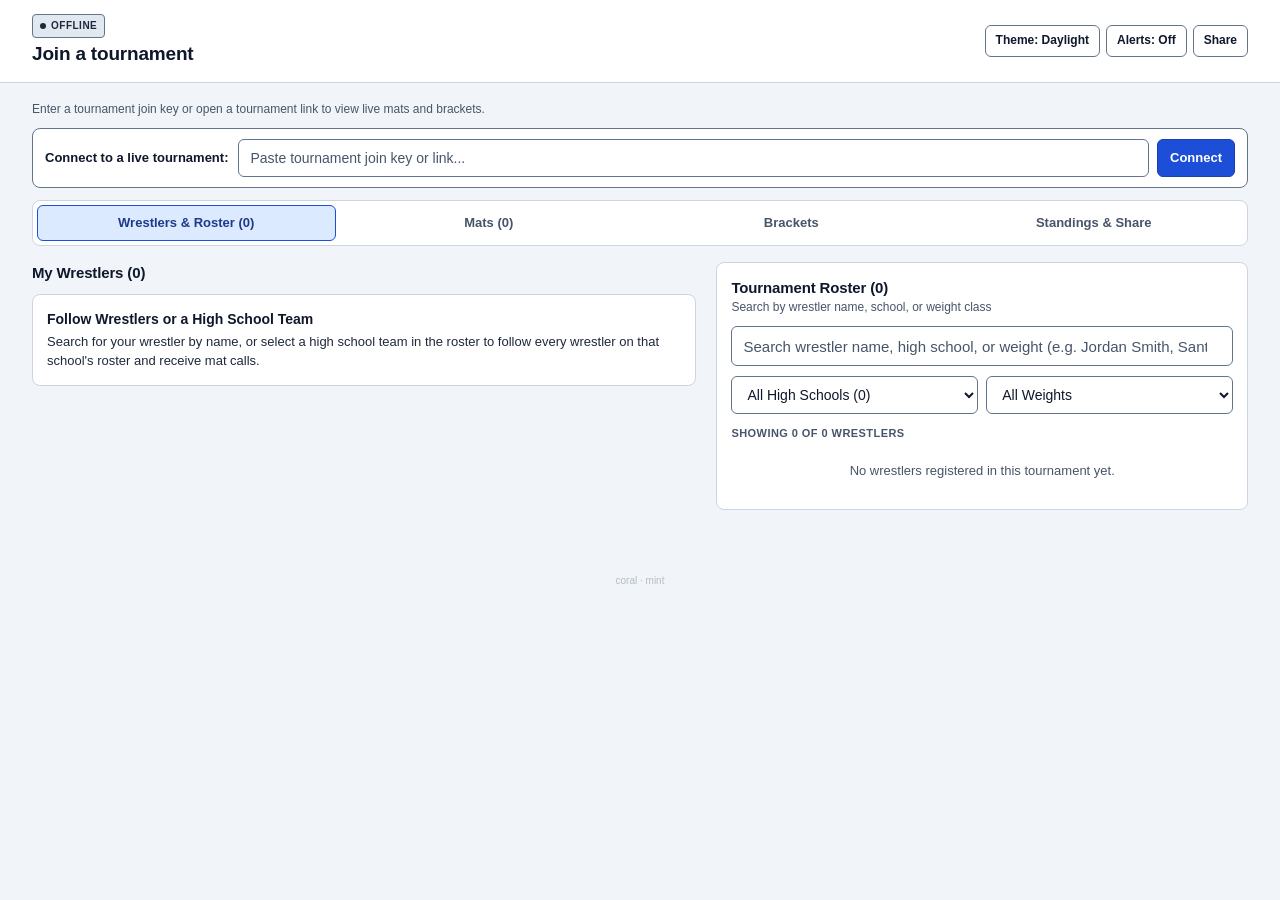
==== index.html @ 7c9f08c0 "Deploy OpenMat Players & Officials Web PWAs (openmat-players-8ac72e983120c55e3e83af5d461ead608dcb2fd" ====
<!doctype html>
<html lang="en">
  <head>
    <meta charset="UTF-8">
    <meta name="viewport" content="width=device-width, initial-scale=1, viewport-fit=cover">
    <meta name="description" content="High school wrestling tournament live mats, brackets, team standings, and wrestler mat calls.">
    <meta name="color-scheme" content="light dark">
    <meta name="theme-color" content="#f8fafc">
    <script>
      try {
        const saved = localStorage.getItem('color-scheme');
        const scheme = saved === 'dark' || saved === 'light' ? saved : 'light';
        document.querySelector('meta[name="color-scheme"]').content = scheme;
        document.querySelector('meta[name="theme-color"]').content = scheme === 'dark' ? '#0b0f17' : '#f8fafc';
      } catch {}
    </script>
    <meta name="apple-mobile-web-app-capable" content="yes">
    <meta name="apple-mobile-web-app-status-bar-style" content="default">
    <link rel="manifest" href="./manifest.webmanifest">
    <title>OpenMat — Live Mats, Brackets &amp; Wrestler Calls</title>
    <style>
      :root {
        color-scheme: light dark;

        &:has(> head > meta[name="color-scheme"][content="dark"]) {
          color-scheme: dark;
        }
        &:has(> head > meta[name="color-scheme"][content="light"]) {
          color-scheme: light;
        }

        --bg-primary: light-dark(#f1f5f9, #0b0f17);
        --bg-surface: light-dark(#ffffff, #111827);
        --bg-elevated: light-dark(#e2e8f0, #1e293b);
        --bg-hover: light-dark(#cbd5e1, #283548);
        --bg-inset: light-dark(#f8fafc, #070a10);
        --bg-topbar: light-dark(rgba(255, 255, 255, 0.96), rgba(11, 15, 23, 0.94));
        --border-subtle: light-dark(#cbd5e1, #1f2937);
        --border-strong: light-dark(#64748b, #475569);
        --text-primary: light-dark(#0f172a, #f8fafc);
        --text-secondary: light-dark(#1e293b, #cbd5e1);
        --text-muted: light-dark(#475569, #94a3b8);
        --accent-primary: light-dark(#1d4ed8, #2563eb);
        --accent-primary-hover: light-dark(#1e40af, #3b82f6);
        --accent-soft-bg: light-dark(#dbeafe, rgba(37, 99, 235, 0.16));
        --accent-soft-text: light-dark(#1e3a8a, #93c5fd);
        --status-live: light-dark(#047857, #10b981);
        --status-live-bg: light-dark(#d1fae5, rgba(16, 185, 129, 0.16));
        --status-live-text: light-dark(#065f46, #6ee7b7);
        --status-warn: light-dark(#b45309, #f59e0b);
        --status-warn-bg: light-dark(#fef3c7, rgba(245, 158, 11, 0.16));
        --status-warn-text: light-dark(#92400e, #fcd34d);
        --status-alert: light-dark(#b91c1c, #ef4444);
        --status-alert-bg: light-dark(#fee2e2, rgba(239, 68, 68, 0.18));
        --status-alert-text: light-dark(#991b1b, #fca5a5);
        --status-info-bg: light-dark(#dbeafe, rgba(59, 130, 246, 0.15));
        --status-info-text: light-dark(#1e40af, #93c5fd);
        --corner-red: light-dark(#b91c1c, #f87171);
        --corner-red-bg: light-dark(#fee2e2, rgba(239, 68, 68, 0.15));
        --corner-green: light-dark(#047857, #34d399);
        --corner-green-bg: light-dark(#d1fae5, rgba(16, 185, 129, 0.15));
        --shadow-card: light-dark(0 1px 3px rgba(15, 23, 42, 0.08), 0 1px 3px rgba(0, 0, 0, 0.35));
        accent-color: var(--accent-primary);
      }

      @media (forced-colors: active) {
        :root {
          --border-subtle: CanvasText;
          --border-strong: CanvasText;
        }
      }

      * {
        box-sizing: border-box;
        -webkit-tap-highlight-color: transparent;
      }

      body {
        margin: 0;
        background: var(--bg-primary);
        color: var(--text-primary);
        font: 14px/1.45 -apple-system, BlinkMacSystemFont, "Inter", "Segoe UI", Roboto, sans-serif;
        font-variant-numeric: tabular-nums;
        -webkit-font-smoothing: antialiased;
      }

      button, input, select {
        font: inherit;
        color: inherit;
      }

      button {
        cursor: pointer;
        border-radius: 6px;
        border: 1px solid var(--border-strong);
        background: var(--bg-surface);
        color: var(--text-primary);
        padding: 6px 12px;
        min-height: 36px;
        font-weight: 600;
        font-size: 13px;
        display: inline-flex;
        align-items: center;
        justify-content: center;
        gap: 6px;
        transition: background-color 0.12s ease, border-color 0.12s ease;
      }

      button:hover:not(:disabled) {
        background: var(--bg-elevated);
      }

      button:active:not(:disabled) {
        transform: translateY(1px);
      }

      button.btn-primary {
        background: var(--accent-primary);
        border-color: var(--accent-primary-hover);
        color: #ffffff;
      }

      button.btn-primary:hover:not(:disabled) {
        background: var(--accent-primary-hover);
      }

      button:focus-visible, input:focus-visible, select:focus-visible, summary:focus-visible {
        outline: 2px solid var(--accent-primary-hover);
        outline-offset: 2px;
      }

      input, select {
        background: var(--bg-surface);
        border: 1px solid var(--border-strong);
        border-radius: 6px;
        padding: 8px 11px;
        min-height: 38px;
        font-size: 14px;
        color: var(--text-primary);
      }

      input::placeholder {
        color: var(--text-muted);
      }

      .players-shell {
        max-width: 1440px;
        margin: 0 auto;
        padding: 0 12px 84px;
      }

      /* Header Bar */
      .topbar {
        position: sticky;
        top: 0;
        z-index: 30;
        background: var(--bg-topbar);
        backdrop-filter: blur(12px);
        border-bottom: 1px solid var(--border-subtle);
        margin: 0 -12px 12px;
        padding: 10px 14px;
        display: flex;
        align-items: center;
        justify-content: space-between;
        gap: 10px;
      }

      .topbar-left {
        min-width: 0;
        flex: 1;
      }

      .topbar-status-row {
        display: flex;
        align-items: center;
        flex-wrap: wrap;
        gap: 8px;
        font-size: 11px;
        font-weight: 700;
        text-transform: uppercase;
        letter-spacing: 0.04em;
        color: var(--text-muted);
      }

      .status-badge {
        display: inline-flex;
        align-items: center;
        gap: 5px;
        padding: 2px 7px;
        border-radius: 4px;
        font-size: 10px;
        font-weight: 700;
        letter-spacing: 0.05em;
        min-height: 24px;
      }

      .connection-panel {
        width: min(520px, calc(100% - 32px));
        max-height: min(880px, calc(100dvh - 48px));
        padding: 24px;
        color: var(--text-primary);
        background: var(--bg-surface);
        border: 1px solid var(--border-subtle);
        border-radius: 20px;
        box-shadow: 0 24px 100px #0005;
        overflow-x: hidden;
        overscroll-behavior: contain;
      }
      .connection-panel::backdrop { background: #02061780; backdrop-filter: blur(5px); }
      .connection-heading { display: flex; align-items: center; justify-content: space-between; margin-bottom: 20px; }
      .connection-eyebrow { font-size: 9px; font-weight: 800; letter-spacing: .16em; color: var(--text-muted); }
      .connection-heading h2 { margin: 3px 0 0; font-size: 26px; letter-spacing: -.04em; line-height: 1.2; }
      .connection-close { align-self: flex-start; width: 36px; border-color: transparent; border-radius: 50%; background: var(--bg-inset); }
      .connection-route { display: flex; align-items: center; gap: 12px; padding: 16px 14px; border: 1px solid var(--border-subtle); border-radius: 12px; background: var(--bg-inset); }
      .connection-route.connected { background: var(--status-live-bg); border-color: color-mix(in srgb, var(--status-live) 35%, transparent); }
      .connection-route > div { flex: 1; min-width: 0; }
      .connection-route strong { display: block; font-size: 17px; letter-spacing: -.025em; }
      .connection-route > div > span { display: block; font-size: 11px; margin-top: 3px; color: var(--text-muted); }
      .connection-orbit { display: grid; place-items: center; width: 36px; height: 40px; color: var(--text-muted); flex: 0 0 auto; }
      .connection-orbit svg { width: 30px; height: 30px; transform: translateY(-4px); }
      .connected .connection-orbit { color: var(--status-live); }
      .connection-state { font-size: 9px; letter-spacing: .06em; font-weight: 800; color: var(--text-muted); }
      .connected .connection-state { color: var(--status-live-text); }
      .connection-metrics { display: grid; grid-template-columns: 1fr 1fr 1fr; margin: 18px 0 22px; }
      .connection-metrics > div { padding: 0 10px; border-right: 1px solid var(--border-subtle); }
      .connection-metrics > div:first-child { padding-left: 0; }
      .connection-metrics > div:last-child { border: 0; }
      .connection-metrics dt { color: var(--text-muted); font-size: 10px; margin-bottom: 4px; }
      .connection-metrics dd { margin: 0; font-size: 17px; font-weight: 750; letter-spacing: -.03em; white-space: nowrap; }
      .connection-metrics small { font-size: 11px; font-weight: 500; color: var(--text-muted); }
      .connection-topology { margin-bottom: 16px; }
      .connection-hop { position: relative; padding: 0 0 18px 30px; margin: 0 0 0 9px; border-left: 1px solid var(--border-subtle); }
      .connection-hop:last-child { border-color: transparent; padding-bottom: 0; }
      .connection-hop h3 { margin: 0 0 8px; font-size: 10px; letter-spacing: .06em; text-transform: uppercase; color: var(--text-muted); display: flex; align-items: center; gap: 8px; }
      .connection-step { position: absolute; left: -10px; top: -1px; width: 19px; height: 19px; border: 1px solid var(--border-subtle); border-radius: 50%; background: var(--bg-surface); display: grid; place-items: center; font-size: 11px; }
      .connection-self .connection-step { color: var(--accent-primary); background: var(--accent-soft-bg); border-color: var(--accent-primary); }
      .connection-you, .connection-count { font-size: 8px; padding: 1px 5px; border-radius: 3px; background: var(--bg-elevated); color: var(--text-muted); }
      .connection-you { color: var(--accent-soft-text); background: var(--accent-soft-bg); }
      .connection-peer, .connection-source-row { display: flex; align-items: center; justify-content: space-between; gap: 8px; min-width: 0; padding: 8px 0; }
      .connection-peer { padding: 8px 10px; margin: 4px 0; border: 1px solid var(--border-subtle); border-radius: 8px; background: var(--bg-inset); }
      .connection-peer > div, .connection-source-row > div { min-width: 0; }
      .connection-peer strong, .connection-source-row strong { display: block; font-size: 12px; font-weight: 650; }
      .connection-panel code { display: block; color: var(--text-muted); font: 10px/1.6 ui-monospace, SFMono-Regular, Consolas, monospace; overflow-wrap: anywhere; }
      .connection-peer code { font-size: 9px; }
      .connection-path { font-size: 9px; font-weight: 650; color: var(--text-muted); white-space: nowrap; }
      .connection-path.direct { color: var(--status-live); }
      .connection-path.relay { color: var(--status-warn); }
      .connection-empty { margin: 0; color: var(--text-muted); font-size: 12px; }
      .connection-delivery { font-size: 10px; color: var(--text-muted); margin-top: 7px; overflow-wrap: anywhere; }
      .connection-delivery strong { color: var(--text-secondary); font-weight: 600; margin-left: 5px; }
      .connection-details { border-top: 1px solid var(--border-subtle); padding: 12px 0; }
      .connection-details summary { cursor: pointer; font-size: 11px; font-weight: 650; }
      .connection-details summary > span { float: right; color: var(--text-muted); font-size: 9px; font-weight: 600; letter-spacing: .03em; padding-top: 2px; }
      .connection-details[open] summary { margin-bottom: 10px; }
      .connection-socket { display: inline-flex; gap: 5px; align-items: center; font-size: 10px; color: var(--text-muted); }
      .connection-socket i { width: 5px; height: 5px; background: currentColor; border-radius: 50%; }
      .connection-socket.open { color: var(--status-live); }
      .connection-facts { display: grid; grid-template-columns: minmax(0, 1fr) minmax(0, 1.5fr); gap: 6px 14px; margin: 10px 0; font-size: 10px; }
      .connection-facts dt { color: var(--text-muted); }
      .connection-facts dd { margin: 0; text-align: right; overflow-wrap: anywhere; }
      .connection-error { font-size: 10px; color: var(--status-warn); overflow-wrap: anywhere; margin: 8px 0; }
      .connection-identity summary { color: var(--status-live); }
      .connection-footer { display: flex; justify-content: space-between; align-items: center; border-top: 1px solid var(--border-subtle); padding-top: 14px; gap: 12px; }
      .connection-footer > span { color: var(--text-muted); font-size: 10px; }
      .connection-footer button { font-size: 11px; min-height: 30px; padding: 4px 9px; border-color: var(--border-subtle); }
      @media (max-width: 560px) {
        .connection-panel { width: 100%; max-width: 100%; margin: auto 0 0; max-height: calc(100dvh - 24px); padding: 22px 20px calc(18px + env(safe-area-inset-bottom)); border-radius: 20px 20px 0 0; }
        .connection-route { gap: 9px; padding: 14px 10px; }
        .connection-route strong { font-size: 16px; }
        .connection-route > div > span { font-size: 10px; }
        .connection-route .connection-state { font-size: 8px; }
      }

      .status-badge.live {
        background: var(--status-live-bg);
        color: var(--status-live-text);
        border: 1px solid var(--status-live);
      }

      .status-badge.idle {
        background: var(--bg-elevated);
        color: var(--text-secondary);
        border: 1px solid var(--border-strong);
      }

      .live-pulse {
        width: 6px;
        height: 6px;
        border-radius: 999px;
        background: currentColor;
        display: inline-block;
      }

      .topbar-title {
        margin: 2px 0 0;
        font-size: 16px;
        font-weight: 700;
        letter-spacing: -0.01em;
        white-space: nowrap;
        overflow: hidden;
        text-overflow: ellipsis;
      }

      .topbar-actions {
        display: flex;
        align-items: center;
        gap: 6px;
        flex-shrink: 0;
        flex-wrap: wrap;
      }

      .btn-icon-pill {
        padding: 5px 10px;
        min-height: 32px;
        font-size: 12px;
        border-radius: 6px;
      }

      .btn-icon-pill.alerts-on {
        background: var(--accent-soft-bg);
        border-color: var(--accent-primary);
        color: var(--accent-soft-text);
      }

      .desktop-only-inline {
        display: none;
      }

      .mobile-only-inline {
        display: inline;
      }

      .mobile-only-btn {
        display: inline-flex;
      }

      .desktop-standings-table {
        display: none;
      }

      .mobile-standings-list {
        display: block;
      }

      /* Quick Join Bar */
      .join-bar {
        background: var(--bg-surface);
        border: 1px solid var(--border-strong);
        border-radius: 8px;
        padding: 10px 12px;
        margin-bottom: 12px;
        display: flex;
        flex-wrap: wrap;
        align-items: center;
        justify-content: space-between;
        gap: 10px;
        box-shadow: var(--shadow-card);
      }

      .join-bar-form {
        display: flex;
        flex: 1;
        min-width: 240px;
        gap: 8px;
      }

      .join-bar-form input {
        flex: 1;
        min-width: 0;
      }

      /* Urgent Mat Call Strip */
      .urgent-strip {
        background: var(--status-alert-bg);
        border: 2px solid var(--status-alert);
        color: var(--status-alert-text);
        border-radius: 8px;
        padding: 9px 12px;
        margin-bottom: 12px;
        display: flex;
        align-items: center;
        justify-content: space-between;
        gap: 8px;
        font-size: 13px;
        font-weight: 700;
      }

      /* Navigation */
      .bottom-nav {
        position: fixed;
        bottom: 0;
        left: 0;
        right: 0;
        z-index: 40;
        background: var(--bg-topbar);
        backdrop-filter: blur(12px);
        border-top: 1px solid var(--border-subtle);
        display: grid;
        grid-template-columns: repeat(4, 1fr);
        padding: 6px 8px calc(6px + env(safe-area-inset-bottom, 0px));
        gap: 4px;
      }

      .nav-item {
        background: transparent;
        border: 1px solid transparent;
        border-radius: 6px;
        padding: 6px 8px;
        min-height: 40px;
        display: flex;
        align-items: center;
        justify-content: center;
        gap: 6px;
        color: var(--text-muted);
        font-size: 12px;
        font-weight: 700;
      }

      .nav-item:hover:not(:disabled) {
        background: var(--bg-elevated);
        color: var(--text-primary);
      }

      .nav-item.active {
        background: var(--accent-soft-bg);
        border-color: var(--accent-primary);
        color: var(--accent-soft-text);
      }

      /* Split Layouts */
      .my-wrestlers-split,
      .standings-qr-split {
        display: grid;
        grid-template-columns: minmax(0, 1fr);
        gap: 16px;
        align-items: start;
      }

      .finder-panel {
        display: block;
        min-width: 0;
      }

      .section-header {
        display: flex;
        align-items: center;
        justify-content: space-between;
        flex-wrap: wrap;
        gap: 8px;
        margin-bottom: 10px;
      }

      .section-title {
        margin: 0;
        font-size: 15px;
        font-weight: 700;
        letter-spacing: -0.01em;
      }

      /* Wrestler Cards */
      .pass-grid {
        display: grid;
        grid-template-columns: repeat(auto-fit, minmax(300px, 1fr));
        gap: 12px;
        margin-bottom: 16px;
      }

      .pass-card {
        background: var(--bg-surface);
        border: 1px solid var(--border-subtle);
        border-radius: 8px;
        overflow: hidden;
        display: flex;
        flex-direction: column;
        box-shadow: var(--shadow-card);
      }

      .pass-card.pass-urgent {
        border: 2px solid var(--status-alert);
      }

      .pass-card.pass-live {
        border: 2px solid var(--status-live);
      }

      .pass-card.pass-ondeck {
        border: 2px solid var(--status-warn);
      }

      .pass-banner {
        padding: 7px 12px;
        font-size: 11px;
        font-weight: 800;
        text-transform: uppercase;
        letter-spacing: 0.04em;
        display: flex;
        align-items: center;
        justify-content: space-between;
        gap: 8px;
        border-bottom: 1px solid var(--border-subtle);
      }

      .banner-urgent {
        background: var(--status-alert-bg);
        color: var(--status-alert-text);
      }

      .banner-live {
        background: var(--status-live-bg);
        color: var(--status-live-text);
      }

      .banner-ondeck {
        background: var(--status-warn-bg);
        color: var(--status-warn-text);
      }

      .banner-hole {
        background: var(--status-info-bg);
        color: var(--status-info-text);
      }

      .banner-idle {
        background: var(--bg-elevated);
        color: var(--text-secondary);
      }

      .pass-body {
        padding: 12px;
        display: grid;
        gap: 10px;
      }

      .pass-identity {
        display: flex;
        align-items: flex-start;
        justify-content: space-between;
        gap: 8px;
      }

      .pass-name {
        margin: 0;
        font-size: 17px;
        font-weight: 800;
        line-height: 1.25;
      }

      .pass-sub {
        margin: 2px 0 0;
        font-size: 13px;
        font-weight: 600;
        color: var(--text-secondary);
      }

      .badge-weight {
        background: var(--bg-elevated);
        border: 1px solid var(--border-strong);
        color: var(--text-primary);
        font-weight: 700;
        font-size: 11px;
        padding: 2px 7px;
        border-radius: 4px;
      }

      .callout-tiles {
        display: grid;
        grid-template-columns: 1fr 1fr 1fr;
        gap: 6px;
        background: var(--bg-inset);
        padding: 8px;
        border-radius: 6px;
        border: 1px solid var(--border-subtle);
      }

      .tile {
        display: flex;
        flex-direction: column;
        align-items: center;
        justify-content: center;
        text-align: center;
        padding: 2px 4px;
      }

      .tile-label {
        font-size: 10px;
        font-weight: 700;
        text-transform: uppercase;
        letter-spacing: 0.05em;
        color: var(--text-muted);
      }

      .tile-val {
        font-size: 15px;
        font-weight: 800;
        margin-top: 2px;
      }

      .tile-mat {
        color: var(--text-primary);
      }

      .corner-red {
        color: var(--corner-red);
        font-weight: 800;
      }

      .corner-green {
        color: var(--corner-green);
        font-weight: 800;
      }

      .opponent-bar {
        display: flex;
        align-items: center;
        justify-content: space-between;
        gap: 8px;
        font-size: 13px;
        padding: 8px 10px;
        border-radius: 6px;
        background: var(--bg-elevated);
        border: 1px solid var(--border-subtle);
      }

      .pass-footer {
        display: flex;
        align-items: center;
        justify-content: space-between;
        flex-wrap: wrap;
        gap: 8px;
        font-size: 12px;
        padding-top: 8px;
        border-top: 1px solid var(--border-subtle);
        color: var(--text-muted);
      }

      .rest-ok { color: var(--status-live-text); font-weight: 700; }
      .rest-wait { color: var(--status-warn-text); font-weight: 700; }

      .win-tag {
        background: var(--status-live-bg);
        color: var(--status-live-text);
        border: 1px solid var(--status-live);
        padding: 1px 6px;
        border-radius: 4px;
        font-weight: 700;
        font-size: 11px;
      }

      .loss-tag {
        background: var(--status-alert-bg);
        color: var(--status-alert-text);
        border: 1px solid var(--status-alert);
        padding: 1px 6px;
        border-radius: 4px;
        font-weight: 700;
        font-size: 11px;
      }

      /* Filter Pill Strip */
      .pill-strip {
        display: flex;
        gap: 6px;
        overflow-x: auto;
        padding-bottom: 4px;
        margin-bottom: 12px;
        scrollbar-width: none;
      }

      .pill-strip::-webkit-scrollbar {
        display: none;
      }

      .pill-btn {
        white-space: nowrap;
        border-radius: 6px;
        padding: 5px 11px;
        min-height: 32px;
        font-size: 12px;
        background: var(--bg-surface);
        border: 1px solid var(--border-strong);
        color: var(--text-secondary);
      }

      .pill-btn.active {
        background: var(--accent-primary);
        border-color: var(--accent-primary-hover);
        color: #ffffff;
      }

      /* Panels & Roster Finder */
      .finder-card {
        background: var(--bg-surface);
        border: 1px solid var(--border-subtle);
        border-radius: 8px;
        padding: 14px;
        box-shadow: var(--shadow-card);
      }

      .search-box-row {
        display: flex;
        gap: 8px;
        margin-bottom: 10px;
      }

      .search-box-row input {
        flex: 1;
        min-width: 0;
        font-size: 15px;
        min-height: 40px;
      }

      .finder-controls {
        display: grid;
        grid-template-columns: repeat(auto-fit, minmax(140px, 1fr));
        gap: 8px;
        margin-bottom: 12px;
      }

      .team-banner-bar {
        display: flex;
        align-items: center;
        justify-content: space-between;
        flex-wrap: wrap;
        gap: 8px;
        padding: 8px 10px;
        margin-bottom: 10px;
        border-radius: 6px;
        background: var(--accent-soft-bg);
        border: 1px solid var(--accent-primary);
        color: var(--accent-soft-text);
        font-size: 13px;
        font-weight: 600;
      }

      .roster-list {
        display: grid;
        gap: 6px;
        max-height: 520px;
        overflow-y: auto;
      }

      .roster-row {
        display: flex;
        align-items: center;
        justify-content: space-between;
        gap: 8px;
        padding: 9px 11px;
        border-radius: 6px;
        background: var(--bg-inset);
        border: 1px solid var(--border-subtle);
      }

      .roster-row.followed {
        border-color: var(--accent-primary);
        background: var(--accent-soft-bg);
      }

      /* Mats Grid */
      .mats-grid {
        display: grid;
        grid-template-columns: repeat(auto-fit, minmax(290px, 1fr));
        gap: 12px;
      }

      .mat-card {
        background: var(--bg-surface);
        border: 1px solid var(--border-subtle);
        border-radius: 8px;
        padding: 12px;
        display: grid;
        gap: 10px;
        align-content: start;
        box-shadow: var(--shadow-card);
      }

      .mat-header {
        display: flex;
        align-items: center;
        justify-content: space-between;
        padding-bottom: 6px;
        border-bottom: 1px solid var(--border-subtle);
      }

      .mat-header h3 {
        margin: 0;
        font-size: 15px;
        font-weight: 800;
        color: var(--text-primary);
      }

      .live-scoreboard {
        background: var(--bg-inset);
        border: 1px solid var(--border-strong);
        border-radius: 6px;
        padding: 10px;
        display: grid;
        gap: 6px;
      }

      .live-scoreboard.is-running {
        border: 2px solid var(--status-live);
      }

      .scoreboard-watched,
      .queue-item-watched {
        border: 2px solid var(--accent-primary) !important;
      }

      .score-row {
        display: flex;
        align-items: center;
        justify-content: space-between;
        padding: 6px 8px;
        border-radius: 4px;
        background: var(--bg-surface);
        border: 1px solid var(--border-subtle);
      }

      .score-digits {
        font-size: 20px;
        font-weight: 800;
      }

      .queue-item {
        background: var(--bg-inset);
        border: 1px solid var(--border-subtle);
        border-radius: 6px;
        padding: 7px 10px;
        display: grid;
        gap: 3px;
        font-size: 12px;
      }

      /* Compact FloWrestling-style bracket canvas. Dimensions match the layout. */
      .bracket-browser {
        --bracket-paper: light-dark(#ffffff, #161a22);
        --bracket-canvas: light-dark(#f6f5f4, #0d1117);
        --bracket-line: light-dark(#d4d4d4, #525966);
        --bracket-ink: light-dark(#151515, #f4f4f5);
        --bracket-muted: light-dark(#777777, #a3a3ad);
        --bracket-gold: light-dark(#b38a58, #b58b58);
        --bracket-selected: light-dark(#6c5bbd, #7565c9);
        border: 1px solid var(--border-subtle);
        border-radius: 8px;
        overflow: hidden;
        background: var(--bracket-paper);
      }

      .bracket-selection-bar {
        display: flex;
        align-items: center;
        gap: 12px;
        padding: 12px;
        border-bottom: 1px solid var(--border-subtle);
      }

      .bracket-selection-bar select {
        width: auto;
        max-width: 150px;
        flex-shrink: 0;
        min-height: 36px;
        font-size: 12px;
      }

      .bracket-weight-tabs {
        display: flex;
        gap: 6px;
        min-width: 0;
        overflow-x: auto;
      }

      .bracket-weight-tab {
        flex-shrink: 0;
        border: 0;
        padding: 8px 16px;
        background: var(--bg-inset);
        color: var(--bracket-muted);
        white-space: nowrap;
      }

      .bracket-weight-tab.active, .bracket-weight-tab.active:hover {
        background: var(--bracket-ink);
        color: var(--bracket-paper);
      }

      .bracket-toolbar {
        display: flex;
        align-items: center;
        justify-content: space-between;
        gap: 12px;
        padding: 0 12px;
        min-height: 44px;
        border-bottom: 1px solid var(--border-subtle);
      }

      .bracket-view-tabs {
        display: flex;
        gap: 14px;
        overflow-x: auto;
      }

      .bracket-view-tabs button {
        border: 0;
        border-bottom: 2px solid transparent;
        border-radius: 0;
        min-height: 44px;
        padding: 0 2px;
        font-size: 12px;
        color: var(--bracket-muted);
        white-space: nowrap;
      }

      .bracket-view-tabs button.active {
        color: var(--bracket-ink);
        border-bottom-color: var(--bracket-ink);
      }

      #btn-bracket-center-followed {
        padding: 4px 8px;
        font-size: 11px;
        flex-shrink: 0;
      }

      .bracket-empty { padding: 24px; }
      .bracket-canvas { position: relative; }

      .bracket-viewport {
        position: relative;
        overflow: hidden;
        touch-action: none;
        user-select: none;
        -webkit-user-select: none;
        height: clamp(460px, 72vh, 820px);
        background: var(--bracket-canvas);
        cursor: grab;
      }

      .bracket-viewport:active { cursor: grabbing; }
      .bracket-viewport:focus-visible { outline: 2px solid var(--accent-primary); outline-offset: -2px; }

      .bracket-stage {
        position: relative;
        transform-origin: 0 0;
        will-change: transform;
      }

      .bracket-svg-layer {
        position: absolute;
        inset: 0;
        pointer-events: none;
        overflow: visible;
      }

      .bracket-edge {
        fill: none;
        stroke: var(--bracket-line);
        stroke-width: 1.5;
        stroke-linejoin: round;
        vector-effect: non-scaling-stroke;
      }

      .bracket-edge.edge-watched { stroke: var(--bracket-selected); stroke-width: 2; }

      .bracket-col-header {
        position: absolute;
        height: 22px;
        color: var(--bracket-muted);
        font-size: 11px;
        line-height: 22px;
        white-space: nowrap;
        overflow: hidden;
        text-overflow: ellipsis;
      }

      .bracket-section-banner {
        position: absolute;
        color: var(--bracket-ink);
        font-size: 12px;
        font-weight: 700;
        line-height: 22px;
      }

      .bracket-tree-node {
        position: absolute;
        display: grid;
        grid-template-rows: 24px minmax(0, 1fr) minmax(0, 1fr);
        padding: 3px 0;
        overflow: hidden;
        border: 1px solid light-dark(#e6e4e2, #343942);
        border-radius: 7px;
        background: var(--bracket-paper);
        box-shadow: 0 3px 7px light-dark(rgba(0,0,0,0.12), rgba(0,0,0,0.3));
        color: var(--bracket-ink);
      }

      .bracket-tree-node.node-final { border-color: var(--bracket-gold); }
      .bracket-tree-node.node-live { border-color: var(--status-live); }
      .bracket-tree-node.node-followed { border-color: var(--bracket-selected); }
      .bracket-tree-node.node-highlighted { outline: 2px solid var(--bracket-selected); outline-offset: 2px; }

      .bracket-node-meta {
        display: flex;
        align-items: center;
        justify-content: space-between;
        gap: 8px;
        margin: 0 7px;
        padding: 0 2px;
        color: var(--bracket-muted);
        font-size: 10px;
        line-height: 1;
        white-space: nowrap;
      }

      .bracket-bout-label { overflow: hidden; text-overflow: ellipsis; }
      .bracket-node-status { flex-shrink: 0; font-weight: 600; }
      .node-live .bracket-node-status { color: var(--status-live-text); }
      .node-final .bracket-node-meta { background: var(--bracket-gold); color: #fff; border-radius: 3px; padding: 0 5px; }
      .bracket-trophy { width: 11px; height: 11px; vertical-align: -1px; margin-right: 2px; }

      .bracket-slot {
        display: grid;
        grid-template-columns: 18px minmax(0, 1fr) 43px 29px;
        align-items: center;
        gap: 4px;
        width: 100%;
        min-height: 0;
        padding: 0 5px;
        border: 0;
        border-radius: 0;
        background: transparent;
        color: var(--bracket-ink);
        text-align: left;
        font: inherit;
      }

      .bracket-slot.is-clickable:hover { background: var(--bg-elevated); }
      .bracket-slot:focus-visible { outline-offset: -2px; }
      .slot-seed { font-size: 10px; color: var(--bracket-muted); text-align: center; font-variant-numeric: tabular-nums; }
      .slot-name { font-size: 13px; font-weight: 500; }
      .slot-school { font-size: 11px; color: var(--bracket-muted); text-align: right; }
      .slot-name, .slot-school { overflow: hidden; white-space: nowrap; text-overflow: ellipsis; }
      .slot-score { position: relative; display: grid; place-items: center; align-self: stretch; font-size: 13px; font-weight: 400; border-left: 1px solid var(--bracket-line); font-variant-numeric: tabular-nums; }
      .slot-winner .slot-name, .slot-winner .slot-score { font-weight: 800; }
      .slot-winner .slot-score::before { content: ''; position: absolute; left: -1px; top: 4px; bottom: 4px; width: 3px; border-radius: 0 2px 2px 0; background: var(--bracket-ink); }
      .slot-loser .slot-name, .slot-loser .slot-score, .slot-placeholder .slot-name { color: var(--bracket-muted); }
      .bracket-slot.slot-followed { background: var(--bracket-selected); color: #fff; }
      .slot-followed .slot-seed, .slot-followed .slot-school, .slot-followed .slot-name, .slot-followed .slot-score { color: #fff; }

      .bracket-canvas-hint {
        position: absolute;
        bottom: 18px;
        left: 16px;
        color: var(--bracket-muted);
        font-size: 11px;
        pointer-events: none;
      }

      .bracket-zoom-controls {
        position: absolute;
        right: 12px;
        bottom: 12px;
        display: flex;
        align-items: center;
        gap: 0;
        padding: 3px;
        border: 1px solid var(--bracket-line);
        border-radius: 6px;
        background: var(--bracket-paper);
        box-shadow: var(--shadow-card);
      }

      .bracket-zoom-controls button { min-width: 32px; min-height: 34px; padding: 4px 8px; border: 0; font-size: 12px; background: transparent; }
      .bracket-zoom-controls #btn-bracket-zoom-in, .bracket-zoom-controls #btn-bracket-zoom-out { font-size: 22px; font-weight: 400; }
      .bracket-zoom-readout { min-width: 36px; text-align: center; font-size: 11px; font-variant-numeric: tabular-nums; color: var(--bracket-muted); }
      @media (max-width: 600px) {
        .bracket-canvas-hint { display: none; }
        .bracket-toolbar { flex-wrap: wrap; gap: 0; }
        .bracket-viewport { height: max(460px, calc(100dvh - 300px)); }
        .bracket-selection-bar { gap: 8px; padding: 10px; }
        .bracket-selection-bar select { max-width: 135px; }
      }

      .corner-pill {
        display: inline-flex;
        align-items: center;
        justify-content: center;
        width: 18px;
        height: 18px;
        border-radius: 3px;
        font-size: 10px;
        font-weight: 800;
        flex-shrink: 0;
      }

      .corner-red-pill {
        background: var(--corner-red-bg);
        color: var(--corner-red);
      }

      .corner-green-pill {
        background: var(--corner-green-bg);
        color: var(--corner-green);
      }

      /* Clickable Wrestler Links & Wrestler Profile Page */
      .wrestler-link-btn {
        background: none;
        border: none;
        padding: 0;
        margin: 0;
        color: var(--text-primary);
        font: inherit;
        font-weight: 800;
        text-align: left;
        cursor: pointer;
        text-decoration: underline;
        text-decoration-color: var(--border-strong);
        text-underline-offset: 2px;
      }

      .wrestler-link-btn:hover {
        color: var(--accent-primary-text);
        text-decoration-color: var(--accent-primary);
      }

      .profile-shell {
        display: grid;
        gap: 14px;
      }

      .profile-nav-bar {
        display: flex;
        align-items: center;
        justify-content: space-between;
        flex-wrap: wrap;
        gap: 8px;
      }

      .profile-hero-card {
        background: var(--bg-surface);
        border: 1px solid var(--border-strong);
        border-radius: 10px;
        padding: 16px;
        display: grid;
        gap: 12px;
        box-shadow: var(--shadow-card);
      }

      .profile-hero-top {
        display: flex;
        align-items: flex-start;
        justify-content: space-between;
        flex-wrap: wrap;
        gap: 12px;
      }

      .profile-name {
        margin: 0;
        font-size: 22px;
        font-weight: 800;
        line-height: 1.2;
      }

      .profile-school-row {
        display: flex;
        align-items: center;
        flex-wrap: wrap;
        gap: 8px;
        margin-top: 4px;
        font-size: 14px;
        font-weight: 700;
        color: var(--text-secondary);
      }

      .profile-badges {
        display: flex;
        align-items: center;
        flex-wrap: wrap;
        gap: 6px;
      }

      .badge-flo {
        display: inline-flex;
        align-items: center;
        gap: 4px;
        padding: 3px 9px;
        border-radius: 5px;
        background: var(--status-info-bg);
        border: 1px solid var(--accent-primary);
        color: var(--status-info-text);
        font-size: 11px;
        font-weight: 800;
        text-decoration: none;
      }

      .badge-flo:hover {
        background: var(--accent-primary);
        color: #ffffff;
      }

      .profile-kpi-strip {
        display: grid;
        grid-template-columns: repeat(auto-fit, minmax(135px, 1fr));
        gap: 8px;
      }

      .profile-kpi-card {
        background: var(--bg-inset);
        border: 1px solid var(--border-subtle);
        border-radius: 8px;
        padding: 10px 12px;
        display: flex;
        flex-direction: column;
        gap: 2px;
      }

      .profile-kpi-label {
        font-size: 10px;
        font-weight: 700;
        text-transform: uppercase;
        letter-spacing: 0.05em;
        color: var(--text-muted);
      }

      .profile-kpi-val {
        font-size: 17px;
        font-weight: 800;
        color: var(--text-primary);
      }

      .profile-bouts-list {
        display: grid;
        gap: 8px;
      }

      .profile-bout-row {
        background: var(--bg-surface);
        border: 1px solid var(--border-subtle);
        border-radius: 8px;
        padding: 10px 12px;
        display: flex;
        align-items: center;
        justify-content: space-between;
        flex-wrap: wrap;
        gap: 10px;
        box-shadow: var(--shadow-card);
      }

      .win-tag {
        display: inline-block;
        padding: 2px 7px;
        border-radius: 4px;
        font-size: 11px;
        font-weight: 800;
        background: var(--status-live-bg);
        color: var(--status-live-text);
        border: 1px solid var(--status-live);
      }

      .loss-tag {
        display: inline-block;
        padding: 2px 7px;
        border-radius: 4px;
        font-size: 11px;
        font-weight: 800;
        background: var(--status-alert-bg);
        color: var(--status-alert-text);
        border: 1px solid var(--status-alert);
      }

      /* Standings & Join */
      .standing-row {
        display: flex;
        align-items: center;
        justify-content: space-between;
        padding: 10px 12px;
        background: var(--bg-surface);
        border: 1px solid var(--border-subtle);
        border-radius: 8px;
        margin-bottom: 6px;
        box-shadow: var(--shadow-card);
      }

      .pts-badge {
        font-size: 16px;
        font-weight: 800;
        color: var(--text-primary);
      }

      .data-table {
        width: 100%;
        border-collapse: collapse;
        font-size: 13px;
      }

      .data-table th {
        text-align: left;
        padding: 8px;
        border-bottom: 1px solid var(--border-strong);
        color: var(--text-muted);
        font-size: 11px;
        font-weight: 700;
        text-transform: uppercase;
        letter-spacing: 0.04em;
      }

      .data-table td {
        padding: 8px;
        border-bottom: 1px solid var(--border-subtle);
      }

      .data-table th.num,
      .data-table td.num {
        text-align: right;
      }

      .qr-box {
        background: #ffffff;
        padding: 8px;
        border-radius: 6px;
        border: 1px solid var(--border-strong);
        display: inline-block;
        flex-shrink: 0;
      }

      .code-box {
        display: block;
        background: var(--bg-inset);
        border: 1px solid var(--border-subtle);
        border-radius: 4px;
        padding: 6px 8px;
        word-break: break-all;
        font-family: ui-monospace, SFMono-Regular, Menlo, Monaco, Consolas, monospace;
        font-size: 11px;
        color: var(--text-secondary);
      }

      p[role="alert"] {
        margin: 0 0 12px;
        padding: 10px 12px;
        border-radius: 6px;
        background: var(--status-alert-bg);
        border: 1px solid var(--status-alert);
        color: var(--status-alert-text);
        font-size: 13px;
        font-weight: 600;
      }

      .sr-status {
        font-size: 12px;
        color: var(--text-muted);
        margin: 0 0 10px;
      }

      @media (min-width: 768px) {
        .players-shell {
          padding: 0 24px 48px;
        }
        .topbar {
          margin: 0 -24px 16px;
          padding: 12px 24px;
        }
        .topbar-title {
          font-size: 19px;
        }
        .desktop-only-inline {
          display: inline;
        }
        .mobile-only-inline {
          display: none;
        }
        .desktop-standings-table {
          display: block;
        }
        .mobile-standings-list {
          display: none;
        }
        .bottom-nav {
          position: static;
          background: var(--bg-surface);
          border: 1px solid var(--border-subtle);
          border-radius: 8px;
          margin-bottom: 16px;
          padding: 4px;
          box-shadow: var(--shadow-card);
        }
        .nav-item {
          font-size: 13px;
          min-height: 36px;
        }
      }

      @media (min-width: 1024px) {
        .players-shell {
          padding: 0 32px 56px;
        }
        .topbar {
          margin: 0 -32px 18px;
          padding: 14px 32px;
        }
        .my-wrestlers-split,
        .standings-qr-split {
          grid-template-columns: minmax(0, 1.25fr) minmax(420px, 1fr);
          gap: 20px;
        }
        .finder-panel {
          display: block !important;
          position: sticky;
          top: 76px;
        }
        .mobile-only-btn {
          display: none !important;
        }
        .mats-grid {
          grid-template-columns: repeat(2, minmax(0, 1fr));
          gap: 14px;
        }
      }

      @media (min-width: 1280px) {
        .mats-grid {
          grid-template-columns: repeat(4, minmax(0, 1fr));
        }
      }
    </style>
    <script type="module" crossorigin src="./assets/index-eIZ6evn-.js"></script>
  </head>
  <body>
    <openmat-app></openmat-app>
  </body>
</html>
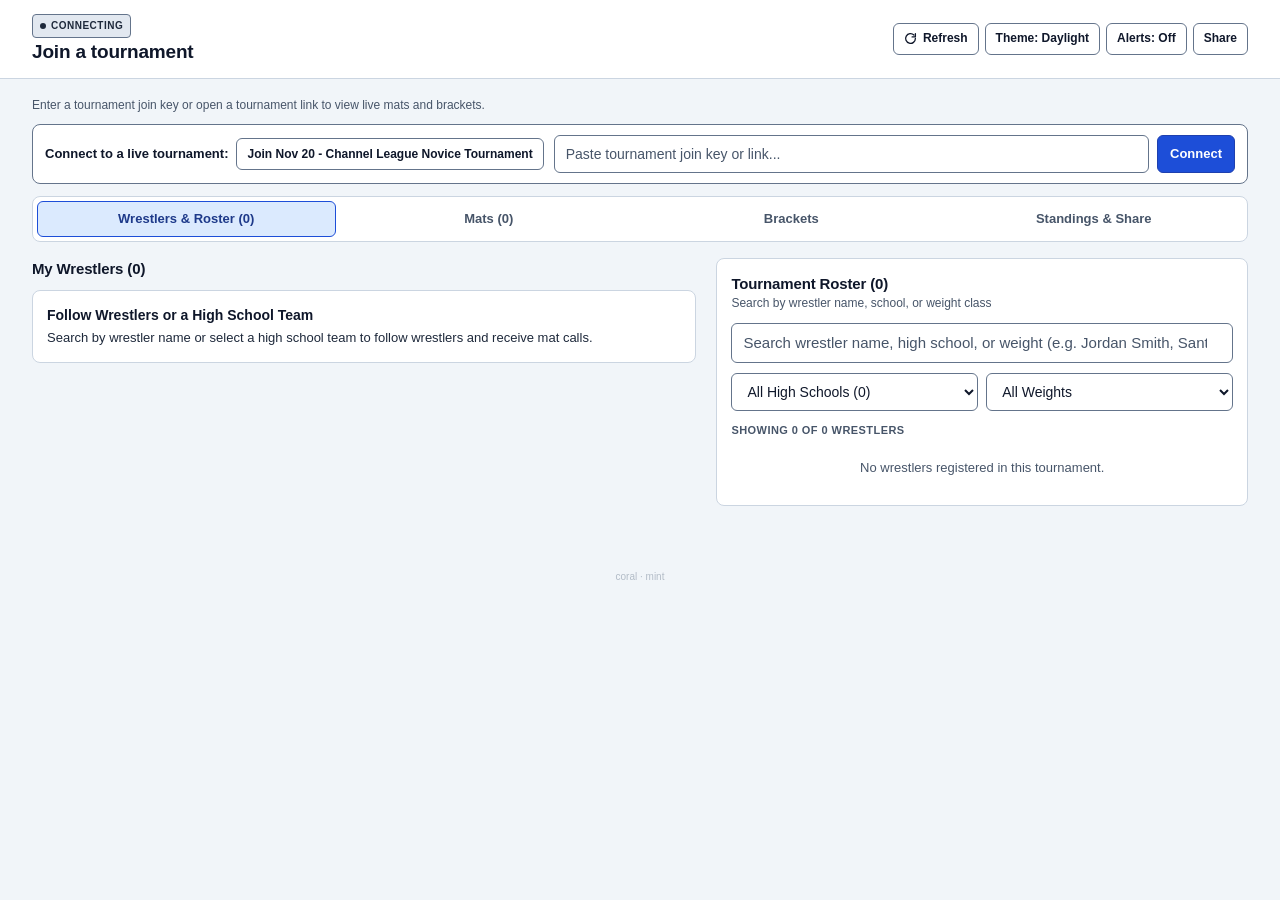
==== commit 30d92307: "Deploy OpenMat Players & Officials Web PWAs (openmat-players-2ce8633a7a03bfc144d3d673f715d73b1b4520a" ====
--- a/index.html
+++ b/index.html
@@ -3,7 +3,7 @@
   <head>
     <meta charset="UTF-8">
     <meta name="viewport" content="width=device-width, initial-scale=1, viewport-fit=cover">
-    <meta name="description" content="High school wrestling tournament live mats, brackets, team standings, and wrestler mat calls.">
+    <meta name="description" content="Live mats, brackets, team standings, and wrestler mat calls for wrestling tournaments.">
     <meta name="color-scheme" content="light dark">
     <meta name="theme-color" content="#f8fafc">
     <script>
@@ -17,7 +17,7 @@
     <meta name="apple-mobile-web-app-capable" content="yes">
     <meta name="apple-mobile-web-app-status-bar-style" content="default">
     <link rel="manifest" href="./manifest.webmanifest">
-    <title>OpenMat — Live Mats, Brackets &amp; Wrestler Calls</title>
+    <title>OpenMat — Live Mats, Brackets, and Wrestler Calls</title>
     <style>
       :root {
         color-scheme: light dark;
@@ -144,7 +144,7 @@
       }
 
       .players-shell {
-        max-width: 1440px;
+        max-width: 1800px;
         margin: 0 auto;
         padding: 0 12px 84px;
       }
@@ -162,12 +162,13 @@
         display: flex;
         align-items: center;
         justify-content: space-between;
-        gap: 10px;
+        flex-wrap: wrap;
+        gap: 8px 10px;
       }
 
       .topbar-left {
-        min-width: 0;
-        flex: 1;
+        min-width: min(100%, 180px);
+        flex: 1 1 200px;
       }
 
       .topbar-status-row {
@@ -293,12 +294,12 @@
 
       .topbar-title {
         margin: 2px 0 0;
-        font-size: 16px;
+        font-size: clamp(14px, 3.9vw, 16px);
+        line-height: 1.25;
         font-weight: 700;
         letter-spacing: -0.01em;
-        white-space: nowrap;
-        overflow: hidden;
-        text-overflow: ellipsis;
+        text-wrap: balance;
+        overflow-wrap: break-word;
       }
 
       .topbar-actions {
@@ -320,6 +321,35 @@
         background: var(--accent-soft-bg);
         border-color: var(--accent-primary);
         color: var(--accent-soft-text);
+      }
+
+      .freshness-pill {
+        font-size: 10px;
+        font-weight: 600;
+        letter-spacing: 0.02em;
+        text-transform: none;
+        color: var(--text-muted);
+      }
+
+      .btn-refresh[aria-disabled="true"] {
+        opacity: 0.72;
+        cursor: progress;
+      }
+
+      .refresh-icon {
+        flex-shrink: 0;
+      }
+
+      @keyframes openmat-spin {
+        to {
+          transform: rotate(360deg);
+        }
+      }
+
+      @media (prefers-reduced-motion: no-preference) {
+        .btn-refresh.is-refreshing .refresh-icon {
+          animation: openmat-spin 0.8s linear infinite;
+        }
       }
 
       .desktop-only-inline {
@@ -599,6 +629,137 @@
         color: var(--text-primary);
       }
 
+      /* Live Next-Match ETA Callout & Tournament Pace Pills */
+      .pace-summary-bar {
+        display: flex;
+        align-items: center;
+        justify-content: space-between;
+        flex-wrap: wrap;
+        gap: 8px;
+        margin-bottom: 10px;
+      }
+
+      .pace-pill {
+        display: inline-flex;
+        align-items: center;
+        gap: 6px;
+        padding: 4px 10px;
+        border-radius: 999px;
+        background: var(--bg-surface);
+        border: 1px solid var(--border-subtle);
+        color: var(--text-secondary);
+        font-size: 11px;
+        font-weight: 700;
+        font-variant-numeric: tabular-nums;
+      }
+
+      .pace-pill.pace-adapted {
+        background: var(--accent-soft-bg);
+        border-color: var(--accent-primary);
+        color: var(--accent-soft-text);
+      }
+
+      .eta-callout-row {
+        display: flex;
+        align-items: center;
+        justify-content: space-between;
+        flex-wrap: wrap;
+        gap: 8px;
+        padding: 9px 11px;
+        border-radius: 6px;
+        background: var(--bg-inset);
+        border: 1px solid var(--border-strong);
+      }
+
+      .eta-callout-row.eta-live {
+        background: var(--status-live-bg);
+        border-color: var(--status-live);
+      }
+
+      .eta-callout-row.eta-urgent {
+        background: var(--status-alert-bg);
+        border-color: var(--status-alert);
+      }
+
+      .eta-callout-row.eta-ondeck {
+        background: var(--status-warn-bg);
+        border-color: var(--status-warn);
+      }
+
+      .eta-callout-main {
+        display: flex;
+        flex-direction: column;
+        gap: 2px;
+      }
+
+      .eta-eyebrow {
+        font-size: 10px;
+        font-weight: 800;
+        text-transform: uppercase;
+        letter-spacing: 0.05em;
+        color: var(--text-muted);
+      }
+
+      .eta-value-line {
+        display: flex;
+        align-items: baseline;
+        flex-wrap: wrap;
+        gap: 7px;
+      }
+
+      .eta-primary-value {
+        font-size: 19px;
+        font-weight: 800;
+        line-height: 1.15;
+        letter-spacing: -0.02em;
+        color: var(--text-primary);
+        font-variant-numeric: tabular-nums;
+      }
+
+      .eta-window-pill {
+        display: inline-block;
+        padding: 1px 6px;
+        border-radius: 4px;
+        background: var(--bg-surface);
+        border: 1px solid var(--border-subtle);
+        font-size: 11px;
+        font-weight: 700;
+        color: var(--text-secondary);
+        font-variant-numeric: tabular-nums;
+      }
+
+      .eta-callout-meta {
+        display: flex;
+        flex-direction: column;
+        align-items: flex-end;
+        gap: 2px;
+        text-align: right;
+        font-size: 11px;
+        font-weight: 600;
+        color: var(--text-secondary);
+        font-variant-numeric: tabular-nums;
+      }
+
+      @media (max-width: 420px) {
+        .eta-callout-meta {
+          align-items: flex-start;
+          text-align: left;
+        }
+      }
+
+      .eta-queue-badge {
+        display: inline-flex;
+        align-items: center;
+        padding: 1px 6px;
+        border-radius: 4px;
+        background: var(--bg-elevated);
+        border: 1px solid var(--border-subtle);
+        color: var(--text-primary);
+        font-size: 11px;
+        font-weight: 800;
+        font-variant-numeric: tabular-nums;
+      }
+
       .corner-red {
         color: var(--corner-red);
         font-weight: 800;
@@ -659,11 +820,10 @@
       /* Filter Pill Strip */
       .pill-strip {
         display: flex;
+        flex-wrap: wrap;
         gap: 6px;
-        overflow-x: auto;
         padding-bottom: 4px;
         margin-bottom: 12px;
-        scrollbar-width: none;
       }
 
       .pill-strip::-webkit-scrollbar {
@@ -758,7 +918,7 @@
       /* Mats Grid */
       .mats-grid {
         display: grid;
-        grid-template-columns: repeat(auto-fit, minmax(290px, 1fr));
+        grid-template-columns: minmax(0, 1fr);
         gap: 12px;
       }
 
@@ -768,8 +928,10 @@
         border-radius: 8px;
         padding: 12px;
         display: grid;
+        grid-template-columns: minmax(0, 1fr);
         gap: 10px;
         align-content: start;
+        min-width: 0;
         box-shadow: var(--shadow-card);
       }
 
@@ -777,6 +939,8 @@
         display: flex;
         align-items: center;
         justify-content: space-between;
+        flex-wrap: wrap;
+        gap: 4px 8px;
         padding-bottom: 6px;
         border-bottom: 1px solid var(--border-subtle);
       }
@@ -794,7 +958,9 @@
         border-radius: 6px;
         padding: 10px;
         display: grid;
+        grid-template-columns: minmax(0, 1fr);
         gap: 6px;
+        min-width: 0;
       }
 
       .live-scoreboard.is-running {
@@ -810,10 +976,12 @@
         display: flex;
         align-items: center;
         justify-content: space-between;
+        gap: 8px;
         padding: 6px 8px;
         border-radius: 4px;
         background: var(--bg-surface);
         border: 1px solid var(--border-subtle);
+        min-width: 0;
       }
 
       .score-digits {
@@ -827,8 +995,15 @@
         border-radius: 6px;
         padding: 7px 10px;
         display: grid;
+        grid-template-columns: minmax(0, 1fr);
         gap: 3px;
+        min-width: 0;
         font-size: 12px;
+      }
+
+      .queue-item > div {
+        flex-wrap: wrap;
+        min-width: 0;
       }
 
       /* Compact FloWrestling-style bracket canvas. Dimensions match the layout. */
@@ -922,6 +1097,9 @@
       }
 
       .bracket-empty { padding: 24px; }
+      .bracket-group + .bracket-group { margin-top: 12px; }
+      .bracket-group-title { margin: 0; padding: 10px 12px; font-size: 14px; }
+      .bracket-print-only { display: none; }
       .bracket-canvas { position: relative; }
 
       .bracket-viewport {
@@ -1013,6 +1191,42 @@
 
       .bracket-bout-label { overflow: hidden; text-overflow: ellipsis; }
       .bracket-node-status { flex-shrink: 0; font-weight: 600; }
+      .bracket-log-button {
+        min-height: 24px;
+        padding: 0 4px;
+        font-size: inherit;
+        line-height: 1;
+      }
+      .bout-log {
+        margin-top: 8px;
+        padding: 8px 12px;
+        border: 1px solid var(--border-strong);
+        border-radius: 6px;
+        font-size: 13px;
+      }
+      .bout-log-heading {
+        display: flex;
+        align-items: center;
+        justify-content: space-between;
+        gap: 8px;
+      }
+      .bout-log h3 { margin: 0; font-size: 14px; }
+      .bout-log summary { cursor: pointer; font-weight: 700; }
+      .bout-timeline {
+        display: grid;
+        gap: 4px;
+        max-height: 16rem;
+        overflow: auto;
+        list-style: none;
+        margin: 6px 0 0;
+        padding: 0;
+      }
+      .bout-timeline li { display: flex; gap: 10px; }
+      .bout-timeline-time {
+        min-width: 4.5ch;
+        color: var(--text-secondary);
+        font-variant-numeric: tabular-nums;
+      }
       .node-live .bracket-node-status { color: var(--status-live-text); }
       .node-final .bracket-node-meta { background: var(--bracket-gold); color: #fff; border-radius: 3px; padding: 0 5px; }
       .bracket-trophy { width: 11px; height: 11px; vertical-align: -1px; margin-right: 2px; }
@@ -1070,7 +1284,7 @@
       }
 
       .bracket-zoom-controls button { min-width: 32px; min-height: 34px; padding: 4px 8px; border: 0; font-size: 12px; background: transparent; }
-      .bracket-zoom-controls #btn-bracket-zoom-in, .bracket-zoom-controls #btn-bracket-zoom-out { font-size: 22px; font-weight: 400; }
+      .bracket-zoom-controls .bracket-zoom-step { font-size: 22px; font-weight: 400; }
       .bracket-zoom-readout { min-width: 36px; text-align: center; font-size: 11px; font-variant-numeric: tabular-nums; color: var(--bracket-muted); }
       @media (max-width: 600px) {
         .bracket-canvas-hint { display: none; }
@@ -1352,6 +1566,12 @@
         margin: 0 0 10px;
       }
 
+      @media (min-width: 640px) {
+        .mats-grid {
+          grid-template-columns: repeat(auto-fit, minmax(calc((100% - 13px) / 2), 1fr));
+        }
+      }
+
       @media (min-width: 768px) {
         .players-shell {
           padding: 0 24px 48px;
@@ -1412,18 +1632,71 @@
           display: none !important;
         }
         .mats-grid {
-          grid-template-columns: repeat(2, minmax(0, 1fr));
+          grid-template-columns: repeat(auto-fit, minmax(calc((100% - 29px) / 3), 1fr));
           gap: 14px;
+        }
+      }
+
+      @media (min-width: 1152px) {
+        .mats-grid {
+          grid-template-columns: repeat(auto-fit, minmax(calc((100% - 43px) / 4), 1fr));
         }
       }
 
       @media (min-width: 1280px) {
         .mats-grid {
-          grid-template-columns: repeat(4, minmax(0, 1fr));
-        }
+          grid-template-columns: repeat(auto-fit, minmax(calc((100% - 57px) / 5), 1fr));
+        }
+      }
+      @page bracket { margin: 12mm; }
+
+      @media print {
+        :root:has(.bracket-browser) { color-scheme: only light !important; }
+        body:has(.bracket-browser) { page: bracket; background: white; }
+        .players-shell:has(> .bracket-browser) { padding: 0; }
+        .players-shell:has(> .bracket-browser) > :not(.bracket-browser),
+        .players-shell:has(> .bracket-browser) ~ .tap-game-link,
+        .bracket-selection-bar, .bracket-toolbar, .bracket-zoom-controls,
+        .bracket-canvas-hint, .bracket-log-button, .bracket-browser .bout-log { display: none !important; }
+
+        .bracket-browser, .bracket-viewport { height: auto; overflow: visible; }
+        .bracket-browser { border: 0; --bracket-line: #666; --bracket-selected: #333; }
+        .bracket-browser, .bracket-browser * {
+          background: transparent !important;
+          color: #171717 !important;
+          box-shadow: none !important;
+          outline: none;
+        }
+        .bracket-print-only { display: block; }
+        .bracket-group-title, .bracket-section-banner, .bracket-col-header { break-after: avoid; }
+        .bracket-group-title { padding: 0 0 4pt; font-size: 14pt; }
+        .bracket-stage { transform: none !important; will-change: auto; zoom: var(--print-scale); break-inside: avoid; }
+        .bracket-tree-node { border-color: #777; break-inside: avoid; }
+
+        .bracket-stage.print-by-round { width: auto !important; height: auto !important; zoom: 1; break-inside: auto; }
+        .print-by-round .bracket-svg-layer { display: none; }
+        .print-by-round .bracket-round {
+          display: grid;
+          grid-template-columns: repeat(auto-fit, minmax(min(100%, 16rem), 1fr));
+          gap: 4pt 8pt;
+          margin-bottom: 10pt;
+          break-inside: avoid;
+        }
+        .print-by-round :is(.bracket-section-banner, .bracket-col-header, .bracket-tree-node) {
+          position: static;
+          width: auto !important;
+          height: auto !important;
+        }
+        .print-by-round .bracket-col-header { grid-column: 1 / -1; font-weight: bold; }
+        .print-by-round .bracket-tree-node { grid-template-rows: auto auto auto; gap: 2pt; }
+        .print-by-round :is(.bracket-node-meta, .bracket-col-header, .slot-name, .slot-school) {
+          white-space: normal;
+          overflow-wrap: anywhere;
+        }
+        .print-by-round .bracket-node-meta { flex-wrap: wrap; }
       }
     </style>
-    <script type="module" crossorigin src="./assets/index-eIZ6evn-.js"></script>
+    <script type="module" crossorigin src="./assets/index-FYGxmptK.js"></script>
   </head>
   <body>
     <openmat-app></openmat-app>
